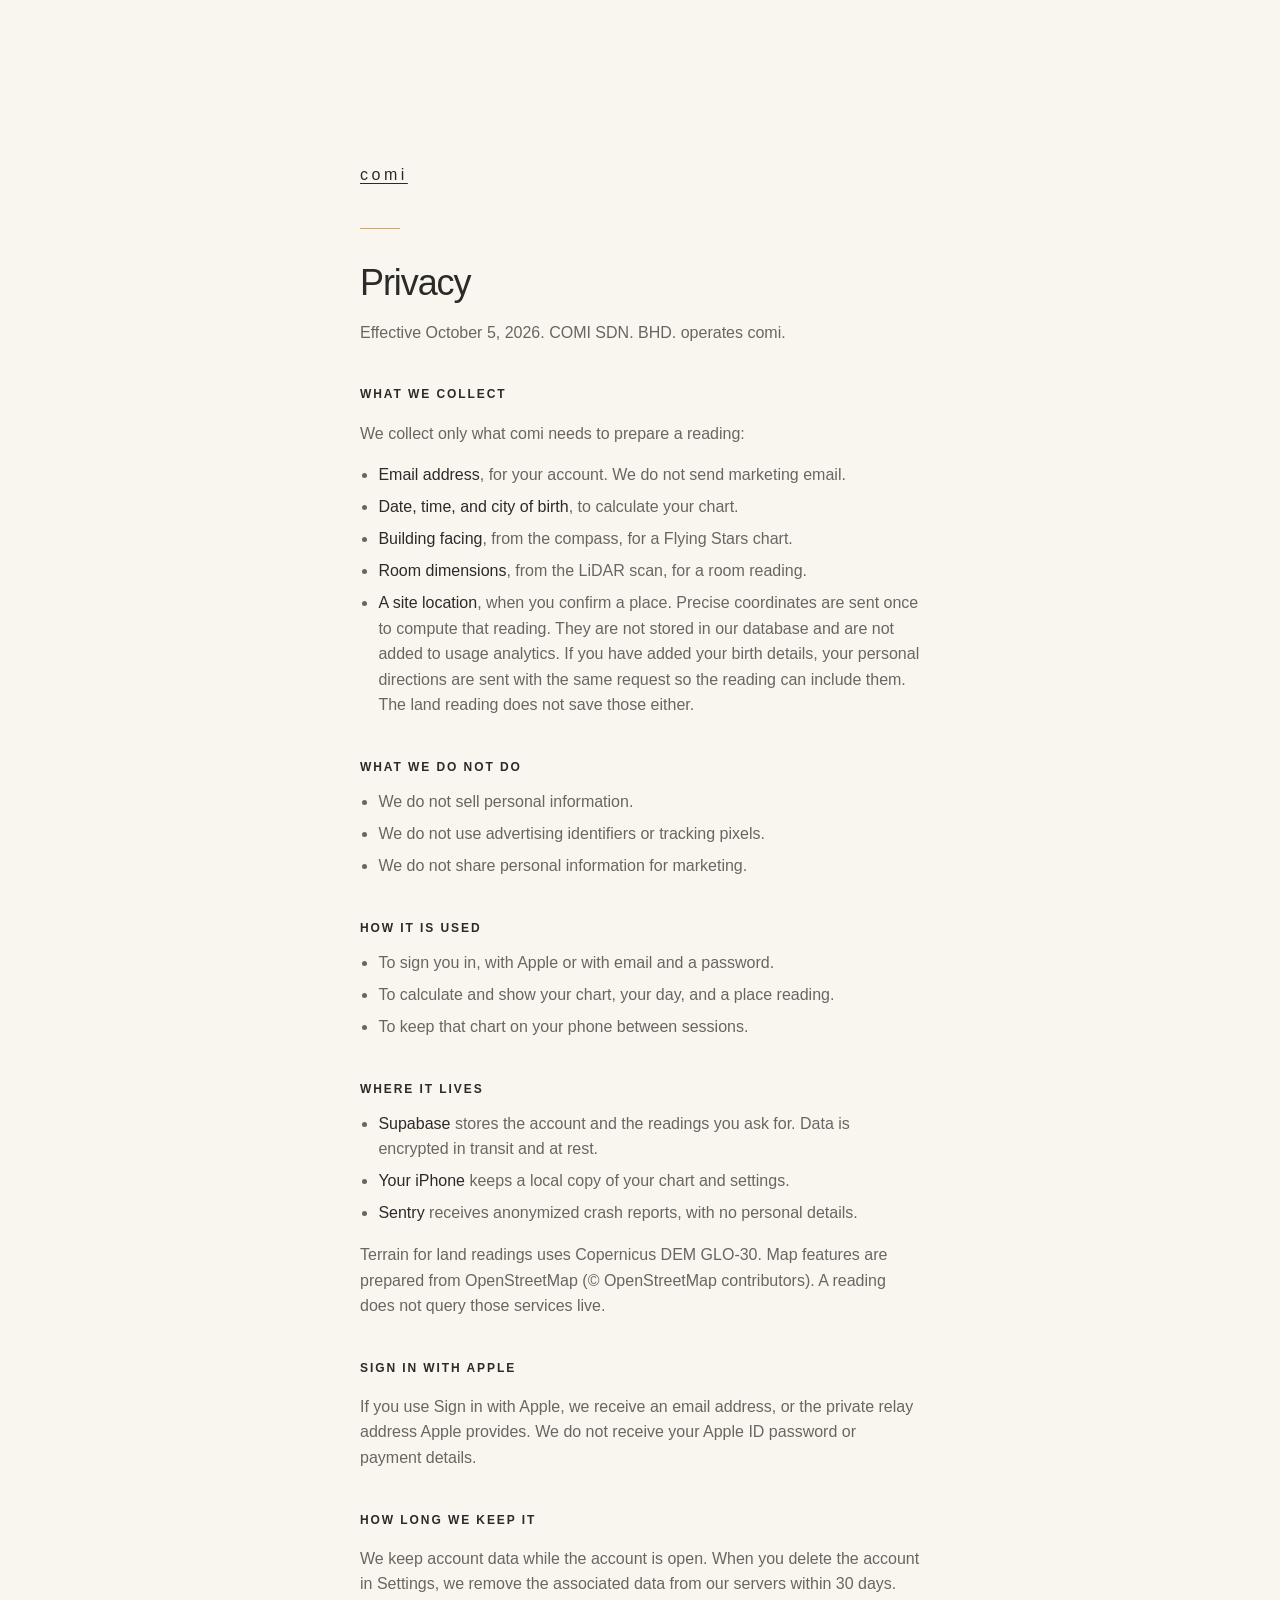
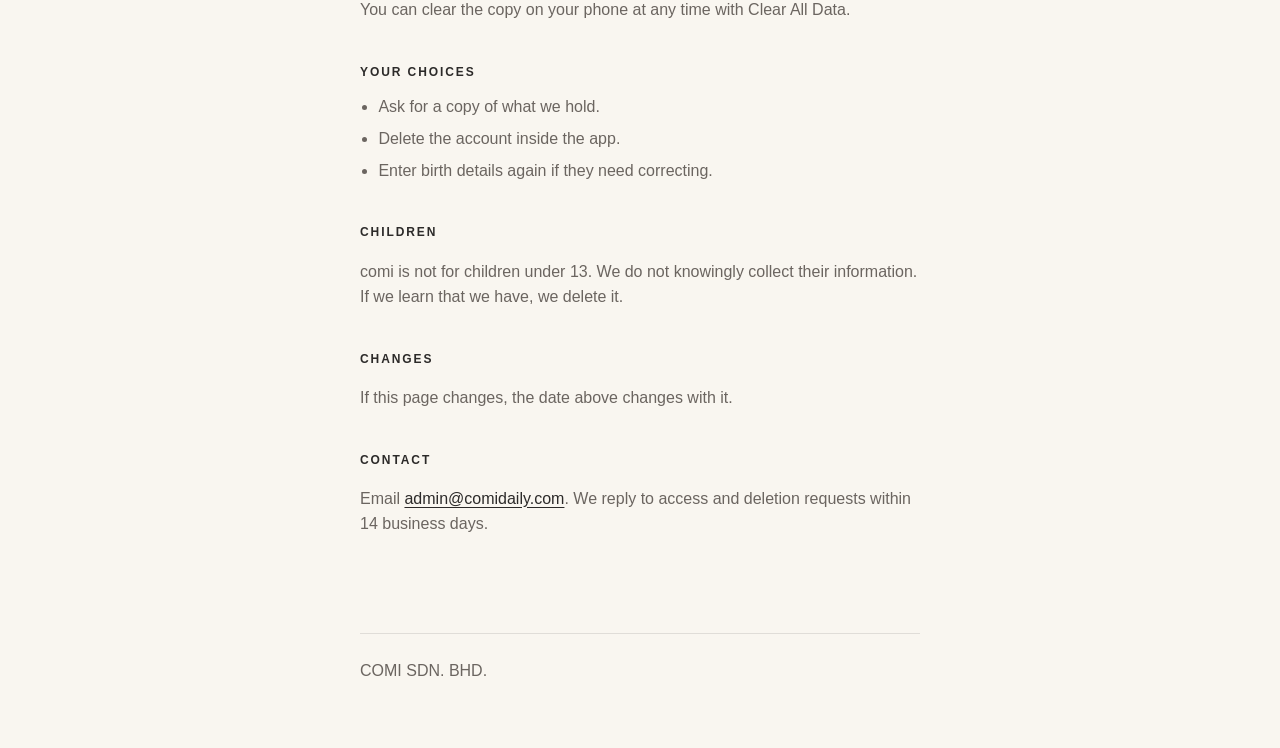
==== privacy.html @ 2dc888c1 "Publish the comi site for comidaily.com. Co-authored-by: Cursor <cursoragent@cursor.com>" ====
<!DOCTYPE html>
<html lang="en">
<head>
  <meta charset="utf-8">
  <meta name="viewport" content="width=device-width, initial-scale=1">
  <title>Privacy — comi</title>
  <meta name="description" content="How COMI SDN. BHD. handles personal information in comi.">
  <link rel="stylesheet" href="styles.css">
</head>
<body>
  <main class="wrap policy">
    <p class="mark"><a href="index.html">comi</a></p>
    <hr class="rule">
    <h1>Privacy</h1>
    <p class="dated">Effective October 5, 2026. COMI SDN. BHD. operates comi.</p>

    <h2>What we collect</h2>
    <p>We collect only what comi needs to prepare a reading:</p>
    <ul>
      <li><strong>Email address</strong>, for your account. We do not send marketing email.</li>
      <li><strong>Date, time, and city of birth</strong>, to calculate your chart.</li>
      <li><strong>Building facing</strong>, from the compass, for a Flying Stars chart.</li>
      <li><strong>Room dimensions</strong>, from the LiDAR scan, for a room reading.</li>
      <li><strong>A site location</strong>, when you confirm a place. Precise coordinates are sent once to compute that reading. They are not stored in our database and are not added to usage analytics. If you have added your birth details, your personal directions are sent with the same request so the reading can include them. The land reading does not save those either.</li>
    </ul>

    <h2>What we do not do</h2>
    <ul>
      <li>We do not sell personal information.</li>
      <li>We do not use advertising identifiers or tracking pixels.</li>
      <li>We do not share personal information for marketing.</li>
    </ul>

    <h2>How it is used</h2>
    <ul>
      <li>To sign you in, with Apple or with email and a password.</li>
      <li>To calculate and show your chart, your day, and a place reading.</li>
      <li>To keep that chart on your phone between sessions.</li>
    </ul>

    <h2>Where it lives</h2>
    <ul>
      <li><strong>Supabase</strong> stores the account and the readings you ask for. Data is encrypted in transit and at rest.</li>
      <li><strong>Your iPhone</strong> keeps a local copy of your chart and settings.</li>
      <li><strong>Sentry</strong> receives anonymized crash reports, with no personal details.</li>
    </ul>
    <p>Terrain for land readings uses Copernicus DEM GLO-30. Map features are prepared from OpenStreetMap (© OpenStreetMap contributors). A reading does not query those services live.</p>

    <h2>Sign in with Apple</h2>
    <p>If you use Sign in with Apple, we receive an email address, or the private relay address Apple provides. We do not receive your Apple ID password or payment details.</p>

    <h2>How long we keep it</h2>
    <p>We keep account data while the account is open. When you delete the account in Settings, we remove the associated data from our servers within 30 days. You can clear the copy on your phone at any time with Clear All Data.</p>

    <h2>Your choices</h2>
    <ul>
      <li>Ask for a copy of what we hold.</li>
      <li>Delete the account inside the app.</li>
      <li>Enter birth details again if they need correcting.</li>
    </ul>

    <h2>Children</h2>
    <p>comi is not for children under 13. We do not knowingly collect their information. If we learn that we have, we delete it.</p>

    <h2>Changes</h2>
    <p>If this page changes, the date above changes with it.</p>

    <h2>Contact</h2>
    <p>Email <a href="mailto:admin@comidaily.com">admin@comidaily.com</a>. We reply to access and deletion requests within 14 business days.</p>

    <footer>
      <p>COMI SDN. BHD.</p>
    </footer>
  </main>
</body>
</html>
---- styles.css ----
:root {
  --bg: #f9f6f0;
  --ink: #2c2a29;
  --muted: #6b6560;
  --gold: #dda74f;
  --line: rgba(44, 42, 41, 0.12);
}

* {
  box-sizing: border-box;
}

html {
  background: var(--bg);
}

body {
  margin: 0;
  min-height: 100vh;
  background: var(--bg);
  color: var(--ink);
  font-family: "Avenir Next", "Segoe UI", Helvetica, Arial, sans-serif;
  font-weight: 400;
  line-height: 1.6;
  -webkit-font-smoothing: antialiased;
}

a {
  color: var(--ink);
  text-underline-offset: 0.2em;
}

a:hover {
  color: #8a6a2f;
}

.wrap {
  max-width: 38rem;
  margin: 0 auto;
  padding: 18vh 1.5rem 4rem;
}

.mark {
  margin: 0 0 2.5rem;
  font-size: 0.95rem;
  font-weight: 500;
  letter-spacing: 0.22em;
}

.rule {
  width: 2.5rem;
  height: 1px;
  margin: 0 0 2rem;
  background: var(--gold);
  border: 0;
}

h1 {
  margin: 0 0 1.5rem;
  font-size: clamp(2rem, 5vw, 2.75rem);
  font-weight: 400;
  letter-spacing: -0.03em;
  line-height: 1.2;
}

.lede,
.contact {
  margin: 0 0 1rem;
  color: var(--muted);
  font-size: 1.05rem;
}

nav {
  margin-top: 3rem;
}

nav a {
  font-size: 0.95rem;
}

footer {
  margin-top: 6rem;
  padding-top: 1.5rem;
  border-top: 1px solid var(--line);
  color: var(--muted);
  font-size: 0.85rem;
}

footer p {
  margin: 0;
}

.policy h1 {
  font-size: clamp(1.75rem, 4vw, 2.25rem);
}

.policy h2 {
  margin: 2.5rem 0 0.75rem;
  font-size: 0.75rem;
  font-weight: 600;
  letter-spacing: 0.16em;
  text-transform: uppercase;
}

.policy p,
.policy li {
  color: var(--muted);
  font-size: 1rem;
}

.policy ul {
  margin: 0;
  padding-left: 1.15rem;
}

.policy li + li {
  margin-top: 0.4rem;
}

.policy strong {
  color: var(--ink);
  font-weight: 500;
}

.dated {
  margin: -0.5rem 0 0;
  color: var(--muted);
  font-size: 0.9rem;
}
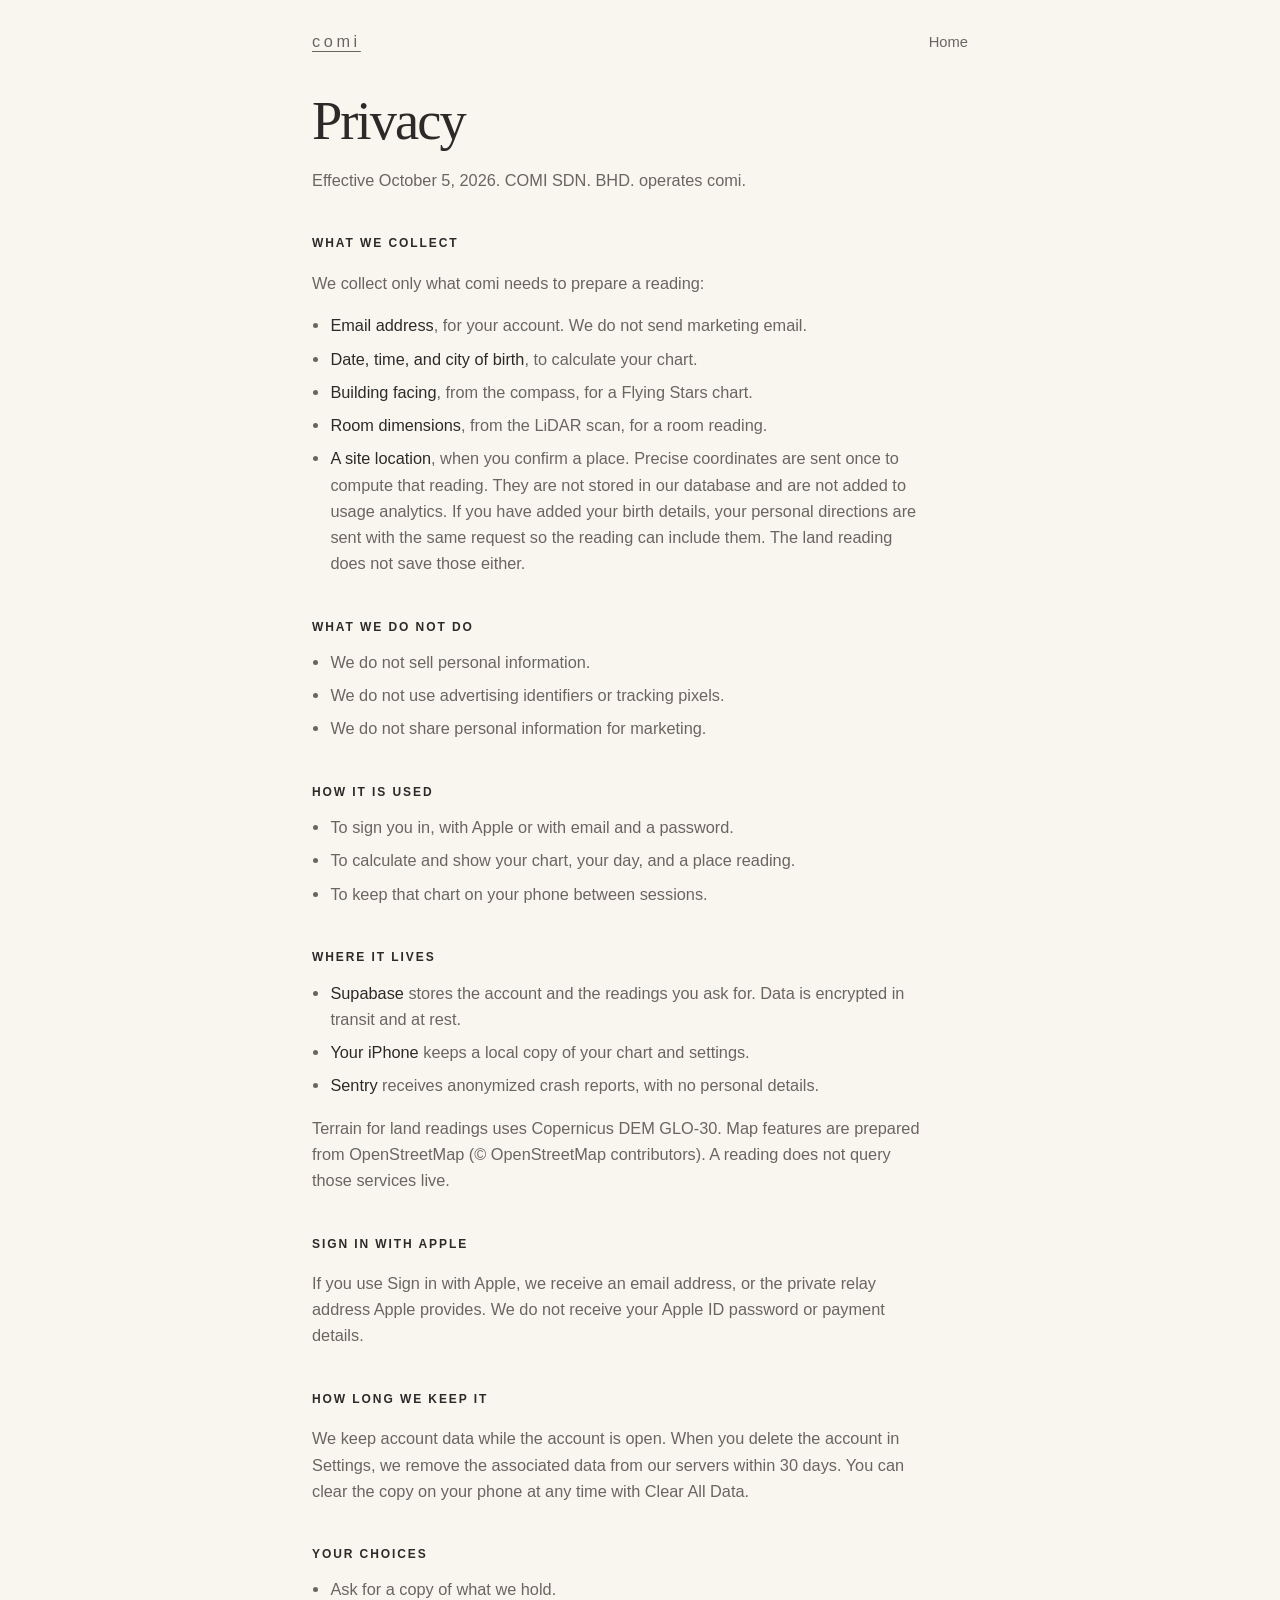
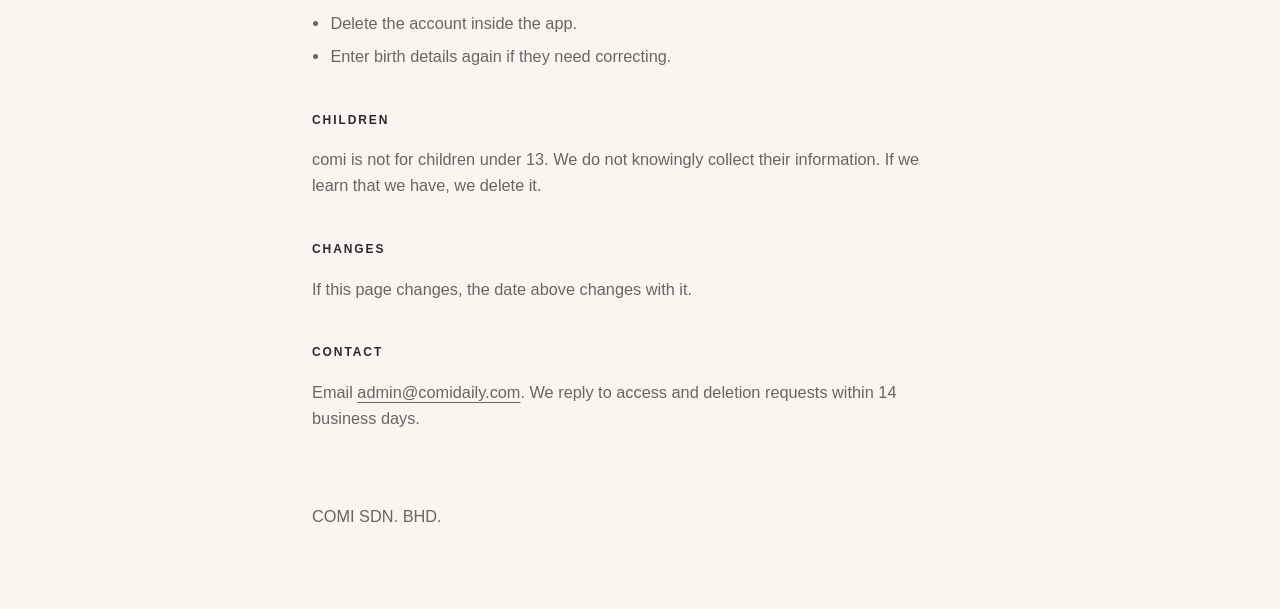
==== commit 733c961d: "Explain comi as a morning reading for place, person, and day. Co-authored-by: Cursor <cursoragent@cu" ====
--- a/privacy.html
+++ b/privacy.html
@@ -8,9 +8,12 @@
   <link rel="stylesheet" href="styles.css">
 </head>
 <body>
-  <main class="wrap policy">
-    <p class="mark"><a href="index.html">comi</a></p>
-    <hr class="rule">
+  <div class="frame policy">
+    <header class="top">
+      <p class="mark"><a href="index.html">comi</a></p>
+      <a class="quiet" href="index.html">Home</a>
+    </header>
+    <main class="wrap-copy">
     <h1>Privacy</h1>
     <p class="dated">Effective October 5, 2026. COMI SDN. BHD. operates comi.</p>
 
@@ -68,9 +71,10 @@
     <h2>Contact</h2>
     <p>Email <a href="mailto:admin@comidaily.com">admin@comidaily.com</a>. We reply to access and deletion requests within 14 business days.</p>
 
+    </main>
     <footer>
       <p>COMI SDN. BHD.</p>
     </footer>
-  </main>
+  </div>
 </body>
 </html>
--- a/styles.css
+++ b/styles.css
@@ -2,8 +2,8 @@
   --bg: #f9f6f0;
   --ink: #2c2a29;
   --muted: #6b6560;
-  --gold: #dda74f;
-  --line: rgba(44, 42, 41, 0.12);
+  --gold: #b8893a;
+  --line: rgba(44, 42, 41, 0.14);
 }
 
 * {
@@ -26,62 +26,132 @@
 }
 
 a {
-  color: var(--ink);
-  text-underline-offset: 0.2em;
+  color: inherit;
+  text-underline-offset: 0.22em;
 }
 
 a:hover {
-  color: #8a6a2f;
-}
-
-.wrap {
-  max-width: 38rem;
+  color: #6d5424;
+}
+
+.frame {
+  max-width: 44rem;
   margin: 0 auto;
-  padding: 18vh 1.5rem 4rem;
+  padding: 1.75rem 1.5rem 5rem;
+}
+
+.top {
+  display: flex;
+  align-items: baseline;
+  justify-content: space-between;
+  padding-bottom: 1.25rem;
 }
 
 .mark {
-  margin: 0 0 2.5rem;
+  margin: 0;
   font-size: 0.95rem;
   font-weight: 500;
   letter-spacing: 0.22em;
-}
-
-.rule {
-  width: 2.5rem;
-  height: 1px;
-  margin: 0 0 2rem;
-  background: var(--gold);
-  border: 0;
+  text-decoration: none;
+}
+
+.top a.quiet {
+  color: var(--muted);
+  font-size: 0.92rem;
+  text-decoration: none;
+}
+
+.top a.quiet:hover {
+  color: var(--ink);
+}
+
+.hero {
+  padding: 18vh 0 6rem;
 }
 
 h1 {
-  margin: 0 0 1.5rem;
-  font-size: clamp(2rem, 5vw, 2.75rem);
+  margin: 1.25rem 0 1.5rem;
+  max-width: 12ch;
+  font-family: Palatino, "Iowan Old Style", "Palatino Linotype", Georgia, serif;
+  font-size: clamp(3.1rem, 8vw, 5.25rem);
   font-weight: 400;
-  letter-spacing: -0.03em;
-  line-height: 1.2;
-}
-
-.lede,
-.contact {
-  margin: 0 0 1rem;
+  letter-spacing: -0.035em;
+  line-height: 0.96;
+}
+
+.eyebrow {
+  margin: 0;
+  color: var(--gold);
+  font-size: 0.75rem;
+  font-weight: 600;
+  letter-spacing: 0.18em;
+  text-transform: uppercase;
+}
+
+.lede {
+  max-width: 36rem;
+  margin: 0;
+  color: var(--muted);
+  font-size: 1.2rem;
+  line-height: 1.55;
+}
+
+.aims {
+  margin: 0;
+  padding: 0;
+  list-style: none;
+  border-top: 1px solid var(--line);
+}
+
+.aims li {
+  display: grid;
+  grid-template-columns: 3.5rem 1fr;
+  gap: 0.5rem 1.25rem;
+  padding: 2.75rem 0;
+  border-bottom: 1px solid var(--line);
+}
+
+.num {
+  margin: 0.35rem 0 0;
+  color: var(--gold);
+  font-size: 0.8rem;
+  font-weight: 600;
+  letter-spacing: 0.14em;
+}
+
+.aims h2 {
+  margin: 0 0 0.65rem;
+  font-family: Palatino, "Iowan Old Style", "Palatino Linotype", Georgia, serif;
+  font-size: 1.85rem;
+  font-weight: 400;
+  letter-spacing: -0.02em;
+}
+
+.aims p {
+  margin: 0;
+  max-width: 38rem;
   color: var(--muted);
   font-size: 1.05rem;
 }
 
-nav {
-  margin-top: 3rem;
-}
-
-nav a {
-  font-size: 0.95rem;
+.close {
+  padding-top: 4.5rem;
+}
+
+.close p {
+  margin: 0 0 0.85rem;
+  font-family: Palatino, "Iowan Old Style", "Palatino Linotype", Georgia, serif;
+  font-size: 1.65rem;
+  line-height: 1.35;
+  letter-spacing: -0.02em;
+}
+
+.mail {
+  color: var(--ink);
 }
 
 footer {
-  margin-top: 6rem;
-  padding-top: 1.5rem;
-  border-top: 1px solid var(--line);
+  margin-top: 4.5rem;
   color: var(--muted);
   font-size: 0.85rem;
 }
@@ -90,12 +160,30 @@
   margin: 0;
 }
 
+@media (max-width: 640px) {
+  .hero {
+    padding: 12vh 0 4rem;
+  }
+
+  .aims li {
+    grid-template-columns: 1fr;
+    gap: 0.35rem;
+  }
+}
+
 .policy h1 {
-  font-size: clamp(1.75rem, 4vw, 2.25rem);
+  max-width: none;
+  font-size: clamp(2.4rem, 6vw, 3.4rem);
+}
+
+.policy .dated {
+  margin: -0.25rem 0 0;
+  color: var(--muted);
 }
 
 .policy h2 {
-  margin: 2.5rem 0 0.75rem;
+  margin: 2.6rem 0 0.75rem;
+  font-family: "Avenir Next", "Segoe UI", Helvetica, Arial, sans-serif;
   font-size: 0.75rem;
   font-weight: 600;
   letter-spacing: 0.16em;
@@ -105,7 +193,11 @@
 .policy p,
 .policy li {
   color: var(--muted);
-  font-size: 1rem;
+  font-size: 1.02rem;
+}
+
+.policy .wrap-copy {
+  max-width: 38rem;
 }
 
 .policy ul {
@@ -114,16 +206,10 @@
 }
 
 .policy li + li {
-  margin-top: 0.4rem;
+  margin-top: 0.45rem;
 }
 
 .policy strong {
   color: var(--ink);
   font-weight: 500;
 }
-
-.dated {
-  margin: -0.5rem 0 0;
-  color: var(--muted);
-  font-size: 0.9rem;
-}
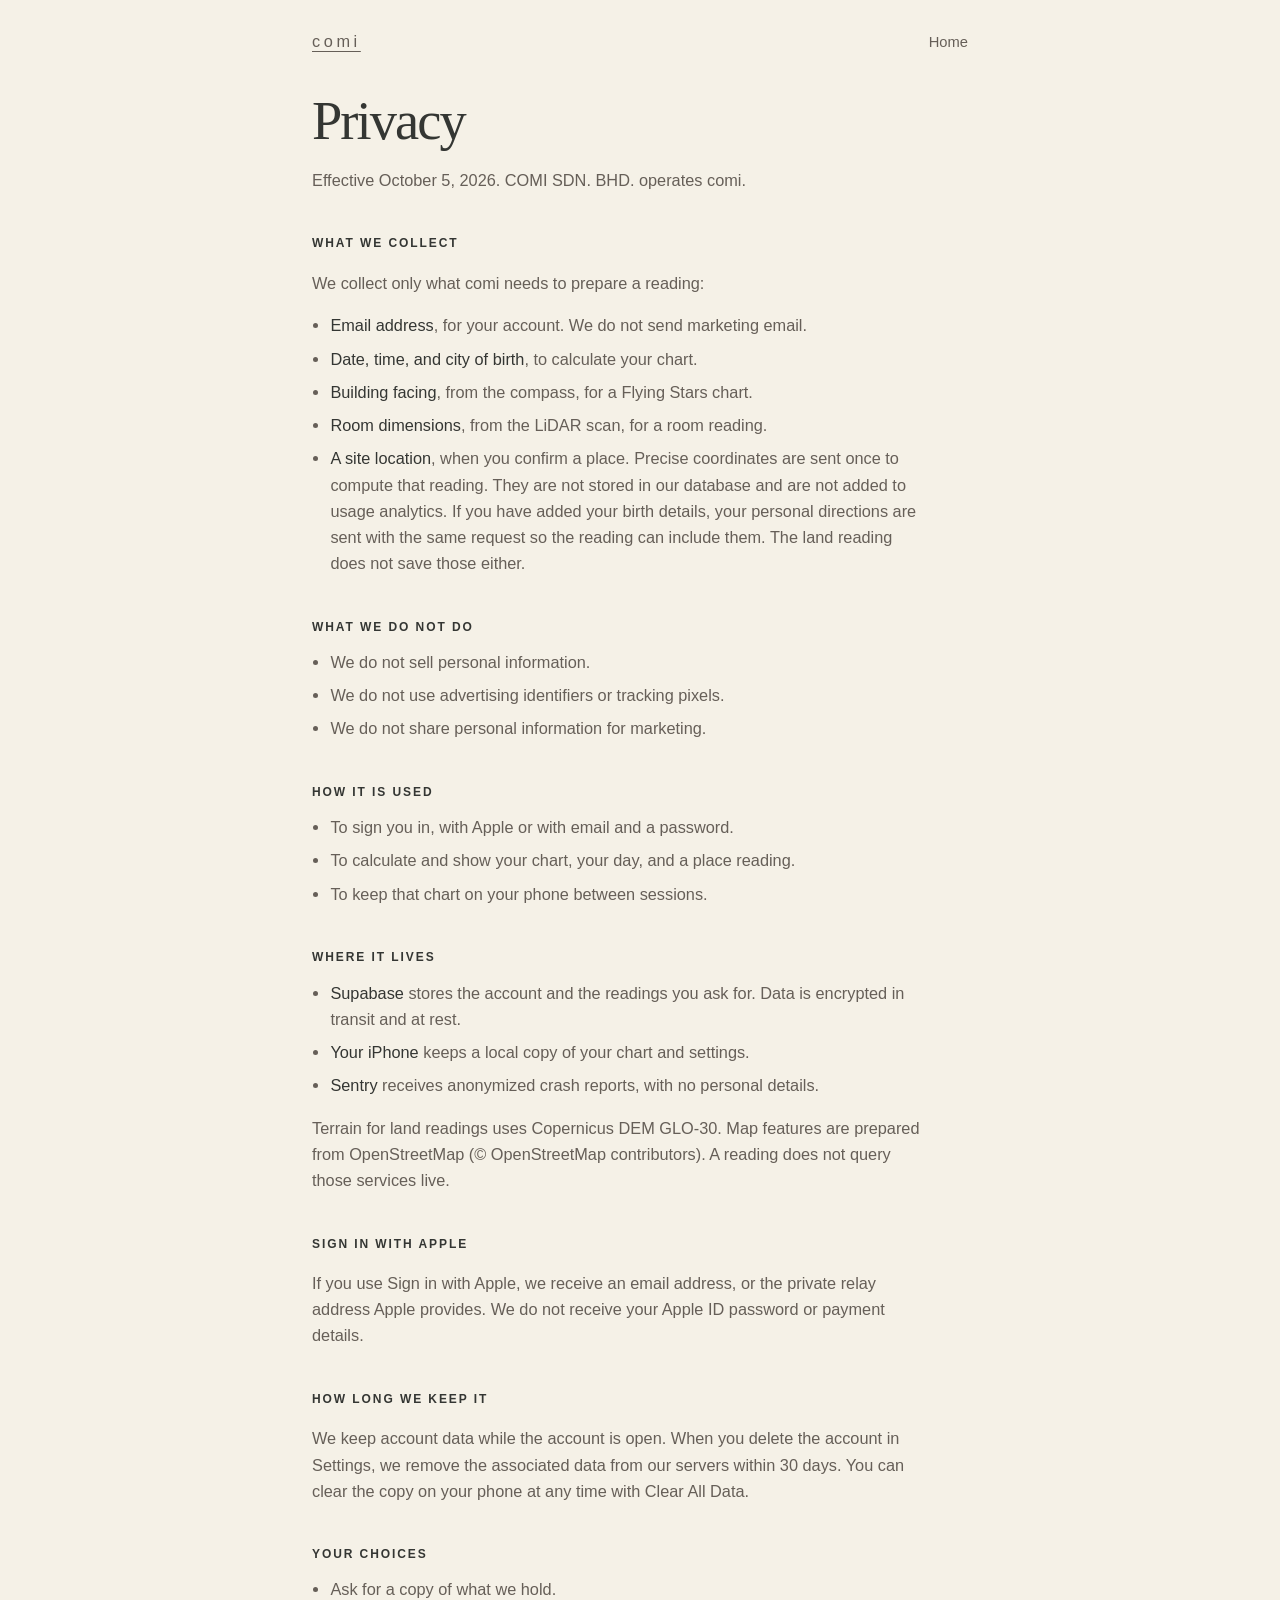
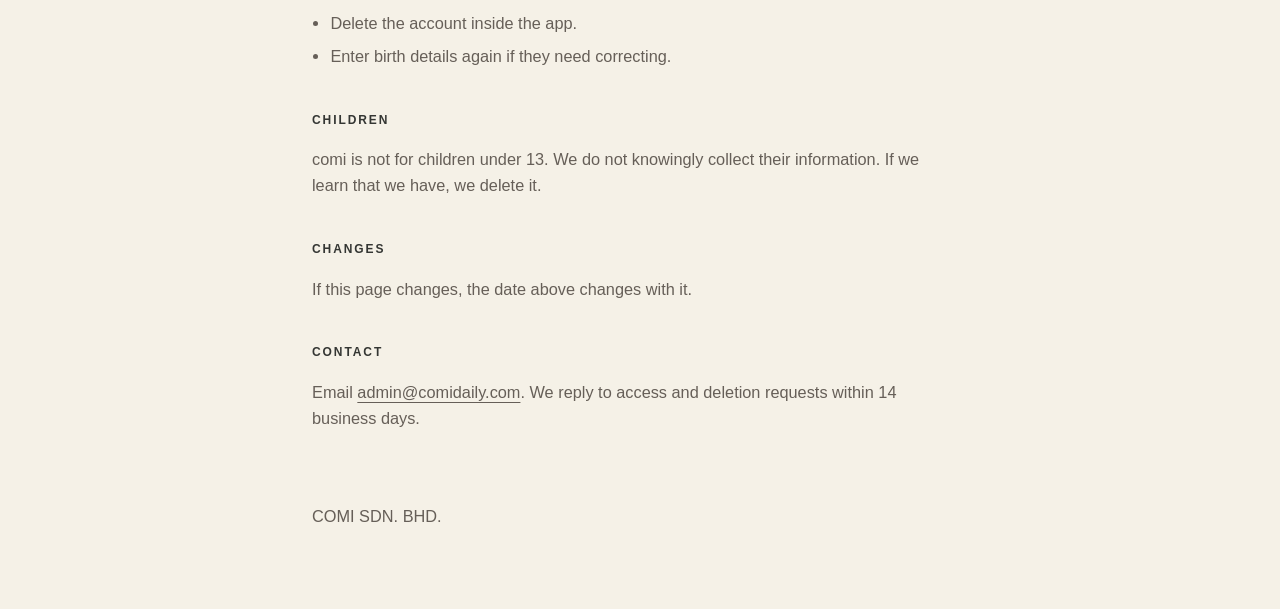
==== commit 2e30aa63: "Publish the branded comi site: share card, tab icons, sitemap, llms.txt Syncs comidaily/ from the co" ====
--- a/privacy.html
+++ b/privacy.html
@@ -4,8 +4,43 @@
   <meta charset="utf-8">
   <meta name="viewport" content="width=device-width, initial-scale=1">
   <title>Privacy — comi</title>
-  <meta name="description" content="How COMI SDN. BHD. handles personal information in comi.">
+  <meta name="description" content="How COMI SDN. BHD. handles personal information in comi. What is collected, what is not, and how to delete an account.">
+  <link rel="canonical" href="https://comidaily.com/privacy.html">
+  <meta name="robots" content="index, follow">
+  <meta name="theme-color" content="#F5F1E7">
+  <meta name="color-scheme" content="light">
+  <link rel="icon" href="/favicon-32.png" type="image/png" sizes="32x32">
+  <link rel="icon" href="/favicon-16.png" type="image/png" sizes="16x16">
+  <link rel="apple-touch-icon" href="/apple-touch-icon.png">
+  <link rel="manifest" href="/site.webmanifest">
+  <meta property="og:site_name" content="comi">
+  <meta property="og:type" content="article">
+  <meta property="og:locale" content="en">
+  <meta property="og:url" content="https://comidaily.com/privacy.html">
+  <meta property="og:title" content="Privacy — comi">
+  <meta property="og:description" content="How COMI SDN. BHD. handles personal information in comi.">
+  <meta property="og:image" content="https://comidaily.com/og.jpg">
+  <meta property="og:image:width" content="1200">
+  <meta property="og:image:height" content="630">
+  <meta property="og:image:alt" content="comi. This place. This person. This day.">
+  <meta name="twitter:card" content="summary_large_image">
+  <meta name="twitter:title" content="Privacy — comi">
+  <meta name="twitter:description" content="How COMI SDN. BHD. handles personal information in comi.">
+  <meta name="twitter:image" content="https://comidaily.com/og.jpg">
   <link rel="stylesheet" href="styles.css">
+  <script type="application/ld+json">
+  {
+    "@context": "https://schema.org",
+    "@type": "WebPage",
+    "name": "Privacy — comi",
+    "url": "https://comidaily.com/privacy.html",
+    "description": "How COMI SDN. BHD. handles personal information in comi.",
+    "isPartOf": { "@id": "https://comidaily.com/#website" },
+    "about": { "@id": "https://comidaily.com/#organization" },
+    "inLanguage": "en",
+    "dateModified": "2026-10-05"
+  }
+  </script>
 </head>
 <body>
   <div class="frame policy">
--- a/styles.css
+++ b/styles.css
@@ -1,9 +1,9 @@
 :root {
-  --bg: #f9f6f0;
-  --ink: #2c2a29;
-  --muted: #6b6560;
-  --gold: #b8893a;
-  --line: rgba(44, 42, 41, 0.14);
+  --bg: #f5f1e7;
+  --ink: #343633;
+  --muted: #665f58;
+  --wine: #761725;
+  --line: #d2c7bb;
 }
 
 * {
@@ -31,7 +31,7 @@
 }
 
 a:hover {
-  color: #6d5424;
+  color: var(--wine);
 }
 
 .frame {
@@ -81,7 +81,7 @@
 
 .eyebrow {
   margin: 0;
-  color: var(--gold);
+  color: var(--wine);
   font-size: 0.75rem;
   font-weight: 600;
   letter-spacing: 0.18em;
@@ -113,7 +113,7 @@
 
 .num {
   margin: 0.35rem 0 0;
-  color: var(--gold);
+  color: var(--wine);
   font-size: 0.8rem;
   font-weight: 600;
   letter-spacing: 0.14em;
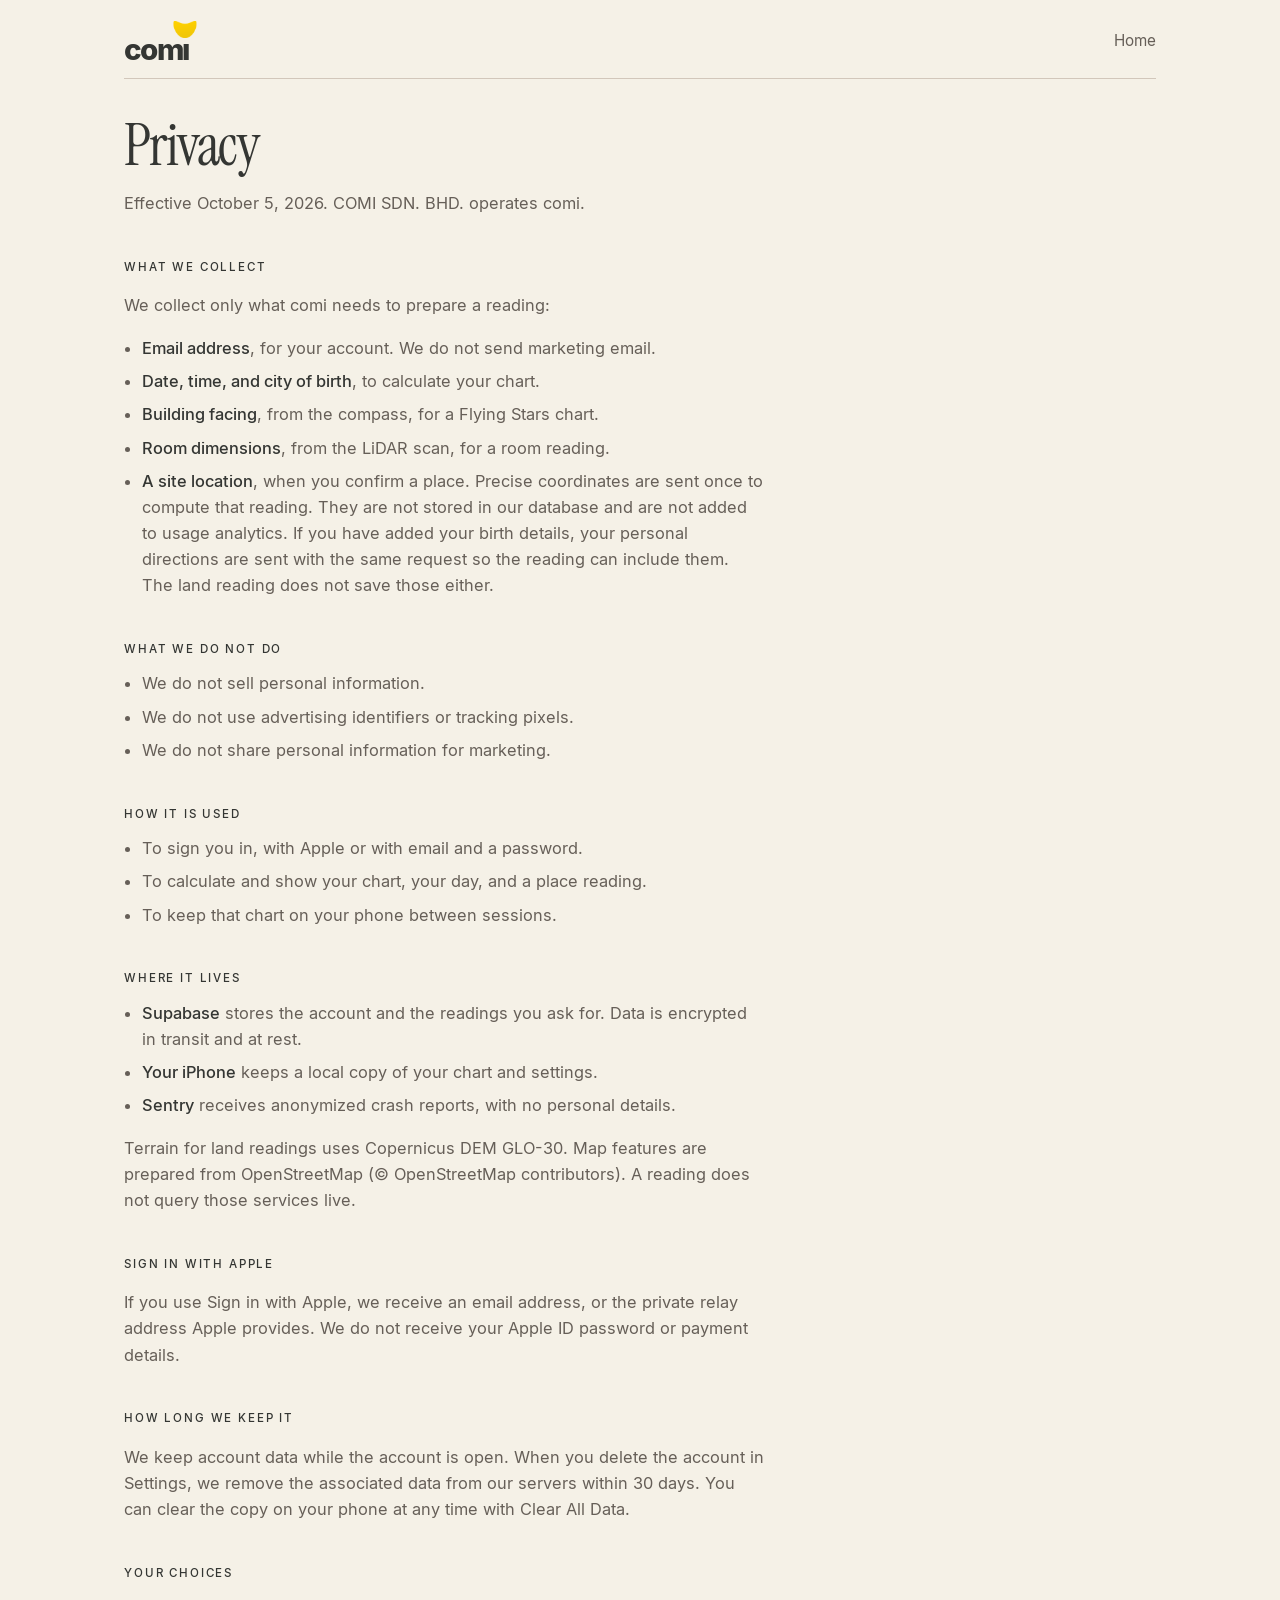
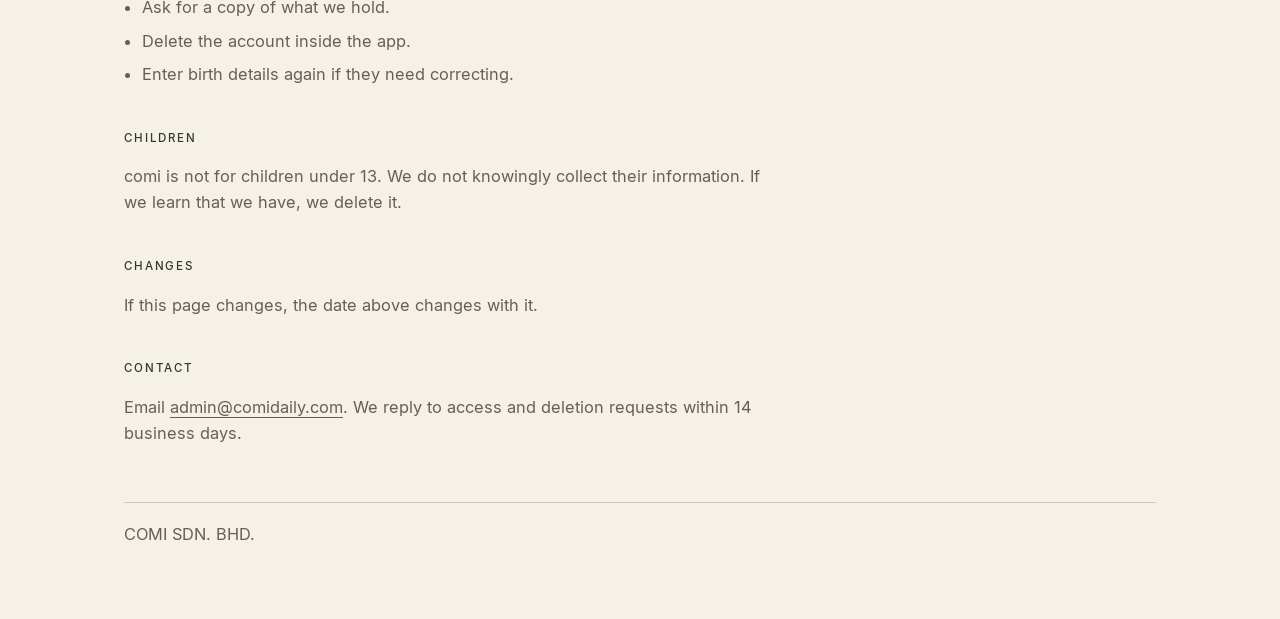
==== commit df9538b1: "Publish the landing with the ingot and a sample morning Syncs comidaily/ from comi PR #7 (cursor/com" ====
--- a/privacy.html
+++ b/privacy.html
@@ -45,8 +45,8 @@
 <body>
   <div class="frame policy">
     <header class="top">
-      <p class="mark"><a href="index.html">comi</a></p>
-      <a class="quiet" href="index.html">Home</a>
+      <a class="wordmark" href="/" aria-label="comi">com<span class="stem">ı<img src="ingot.png" alt=""></span></a>
+      <a class="quiet" href="/">Home</a>
     </header>
     <main class="wrap-copy">
     <h1>Privacy</h1>
--- a/styles.css
+++ b/styles.css
@@ -1,9 +1,55 @@
+@font-face {
+  font-family: "Inter";
+  src: url("fonts/Inter-Regular.woff2") format("woff2");
+  font-weight: 400;
+  font-style: normal;
+  font-display: swap;
+}
+
+@font-face {
+  font-family: "Inter";
+  src: url("fonts/Inter-Medium.woff2") format("woff2");
+  font-weight: 500;
+  font-style: normal;
+  font-display: swap;
+}
+
+@font-face {
+  font-family: "Inter";
+  src: url("fonts/Inter-ExtraBold.woff2") format("woff2");
+  font-weight: 800;
+  font-style: normal;
+  font-display: swap;
+}
+
+@font-face {
+  font-family: "Instrument Serif";
+  src: url("fonts/InstrumentSerif-Regular.woff2") format("woff2");
+  font-weight: 400;
+  font-style: normal;
+  font-display: swap;
+}
+
+@font-face {
+  font-family: "Instrument Serif";
+  src: url("fonts/InstrumentSerif-Italic.woff2") format("woff2");
+  font-weight: 400;
+  font-style: italic;
+  font-display: swap;
+}
+
 :root {
   --bg: #f5f1e7;
+  --surface: #fbf8f2;
   --ink: #343633;
   --muted: #665f58;
   --wine: #761725;
+  --sky: #b5cfe1;
+  --ingot: #fa9208;
+  --sand: #e7d9ce;
   --line: #d2c7bb;
+  --serif: "Instrument Serif", Palatino, "Iowan Old Style", Georgia, serif;
+  --sans: "Inter", "Avenir Next", "Segoe UI", Helvetica, Arial, sans-serif;
 }
 
 * {
@@ -19,7 +65,7 @@
   min-height: 100vh;
   background: var(--bg);
   color: var(--ink);
-  font-family: "Avenir Next", "Segoe UI", Helvetica, Arial, sans-serif;
+  font-family: var(--sans);
   font-weight: 400;
   line-height: 1.6;
   -webkit-font-smoothing: antialiased;
@@ -34,158 +80,332 @@
   color: var(--wine);
 }
 
+a:focus-visible,
+.wordmark:focus-visible {
+  outline: 2px solid var(--wine);
+  outline-offset: 4px;
+}
+
 .frame {
-  max-width: 44rem;
+  max-width: 68rem;
   margin: 0 auto;
-  padding: 1.75rem 1.5rem 5rem;
+  padding: 1.35rem 1.75rem 4.5rem;
 }
 
 .top {
+  display: flex;
+  align-items: center;
+  justify-content: space-between;
+  padding-bottom: 1rem;
+  border-bottom: 1px solid var(--line);
+}
+
+.wordmark {
+  display: inline-flex;
+  align-items: flex-end;
+  padding-top: 0.55em;
+  color: var(--ink);
+  font-family: var(--sans);
+  font-size: 1.85rem;
+  font-weight: 800;
+  letter-spacing: -0.055em;
+  line-height: 0.8;
+  text-decoration: none;
+}
+
+.wordmark:hover {
+  color: var(--ink);
+}
+
+.stem {
+  position: relative;
+  display: inline-block;
+}
+
+.stem img {
+  position: absolute;
+  left: 46%;
+  bottom: 0.78em;
+  width: 0.78em;
+  height: auto;
+  transform: translateX(-50%);
+  pointer-events: none;
+}
+
+.top a.quiet {
+  color: var(--muted);
+  font-size: 0.95rem;
+  text-decoration: none;
+}
+
+.top a.quiet:hover {
+  color: var(--wine);
+}
+
+.hero {
+  display: grid;
+  grid-template-columns: minmax(0, 1.2fr) minmax(16rem, 0.8fr);
+  gap: 3.5rem;
+  align-items: end;
+  padding: 4.25rem 0 3.5rem;
+}
+
+.eyebrow,
+.specimen-label {
+  margin: 0;
+  color: var(--wine);
+  font-size: 0.72rem;
+  font-weight: 500;
+  letter-spacing: 0.18em;
+  text-transform: uppercase;
+}
+
+h1 {
+  margin: 0.85rem 0 1.15rem;
+  font-family: var(--serif);
+  font-size: clamp(3.3rem, 6.2vw, 5.5rem);
+  font-weight: 400;
+  letter-spacing: -0.03em;
+  line-height: 0.92;
+}
+
+.lede {
+  max-width: 34rem;
+  margin: 0;
+  color: var(--muted);
+  font-size: 1.12rem;
+  line-height: 1.55;
+}
+
+.specimen {
+  background: var(--surface);
+  border: 1px solid var(--line);
+  border-radius: 2px;
+  padding: 1.35rem 1.35rem 1.15rem;
+}
+
+.ring {
+  width: 168px;
+  height: 168px;
+  margin: 1rem auto 1.15rem;
+  border-radius: 50%;
+  background: conic-gradient(from 0deg, var(--wine) 0 85%, var(--sky) 85% 100%);
+  display: grid;
+  place-items: center;
+}
+
+.ring-hole {
+  width: 128px;
+  height: 128px;
+  border-radius: 50%;
+  background: var(--surface);
+  display: flex;
+  flex-direction: column;
+  align-items: center;
+  justify-content: center;
+}
+
+.score {
+  font-family: var(--serif);
+  font-size: 3.6rem;
+  line-height: 0.85;
+  letter-spacing: -0.03em;
+}
+
+.posture {
+  margin-top: 0.28rem;
+  color: var(--wine);
+  font-size: 0.68rem;
+  font-weight: 500;
+  letter-spacing: 0.16em;
+  text-transform: uppercase;
+}
+
+.takeaway {
+  margin: 0;
+  font-family: var(--serif);
+  font-size: 1.55rem;
+  line-height: 1.2;
+  letter-spacing: -0.02em;
+}
+
+.shares {
+  margin: 1rem 0 0.35rem;
+  padding: 0;
+  list-style: none;
+}
+
+.shares li {
   display: flex;
   align-items: baseline;
   justify-content: space-between;
-  padding-bottom: 1.25rem;
-}
-
-.mark {
-  margin: 0;
+  gap: 1rem;
+  padding: 0.55rem 0;
+  border-top: 1px solid var(--line);
   font-size: 0.95rem;
-  font-weight: 500;
-  letter-spacing: 0.22em;
-  text-decoration: none;
-}
-
-.top a.quiet {
-  color: var(--muted);
-  font-size: 0.92rem;
-  text-decoration: none;
-}
-
-.top a.quiet:hover {
-  color: var(--ink);
-}
-
-.hero {
-  padding: 18vh 0 6rem;
-}
-
-h1 {
-  margin: 1.25rem 0 1.5rem;
-  max-width: 12ch;
-  font-family: Palatino, "Iowan Old Style", "Palatino Linotype", Georgia, serif;
-  font-size: clamp(3.1rem, 8vw, 5.25rem);
-  font-weight: 400;
-  letter-spacing: -0.035em;
-  line-height: 0.96;
-}
-
-.eyebrow {
-  margin: 0;
+}
+
+.shares li span:first-child {
+  display: inline-flex;
+  align-items: center;
+  gap: 0.5rem;
+}
+
+.shares li span:last-child {
+  font-variant-numeric: tabular-nums;
+}
+
+.pip {
+  width: 0.55rem;
+  height: 0.55rem;
+  border-radius: 50%;
+  display: inline-block;
+}
+
+.pip.wine { background: var(--wine); }
+.pip.sky { background: var(--sky); }
+
+.specimen-note {
+  margin: 0.35rem 0 0;
+  color: var(--muted);
+  font-size: 0.82rem;
+}
+
+.aims {
+  display: grid;
+  grid-template-columns: repeat(3, minmax(0, 1fr));
+  gap: 2.25rem;
+  margin: 0;
+  padding: 2.75rem 0 3rem;
+  border-top: 1px solid var(--line);
+  border-bottom: 1px solid var(--line);
+}
+
+.num {
+  margin: 0 0 0.85rem;
   color: var(--wine);
-  font-size: 0.75rem;
-  font-weight: 600;
-  letter-spacing: 0.18em;
-  text-transform: uppercase;
-}
-
-.lede {
-  max-width: 36rem;
-  margin: 0;
-  color: var(--muted);
-  font-size: 1.2rem;
+  font-family: var(--serif);
+  font-size: 1.35rem;
+  letter-spacing: 0.04em;
+}
+
+.aims h2 {
+  margin: 0 0 0.55rem;
+  font-family: var(--serif);
+  font-size: 1.85rem;
+  font-weight: 400;
+  letter-spacing: -0.02em;
+}
+
+.aims p {
+  margin: 0;
+  color: var(--muted);
+  font-size: 1rem;
   line-height: 1.55;
 }
 
-.aims {
-  margin: 0;
-  padding: 0;
-  list-style: none;
-  border-top: 1px solid var(--line);
-}
-
-.aims li {
-  display: grid;
-  grid-template-columns: 3.5rem 1fr;
-  gap: 0.5rem 1.25rem;
-  padding: 2.75rem 0;
-  border-bottom: 1px solid var(--line);
-}
-
-.num {
-  margin: 0.35rem 0 0;
-  color: var(--wine);
-  font-size: 0.8rem;
-  font-weight: 600;
-  letter-spacing: 0.14em;
-}
-
-.aims h2 {
-  margin: 0 0 0.65rem;
-  font-family: Palatino, "Iowan Old Style", "Palatino Linotype", Georgia, serif;
-  font-size: 1.85rem;
-  font-weight: 400;
+.close {
+  display: flex;
+  align-items: flex-end;
+  justify-content: space-between;
+  gap: 2rem;
+  padding-top: 3.25rem;
+}
+
+.close p {
+  max-width: 22rem;
+  margin: 0;
+  font-family: var(--serif);
+  font-size: clamp(1.7rem, 3vw, 2.15rem);
+  line-height: 1.2;
   letter-spacing: -0.02em;
 }
 
-.aims p {
-  margin: 0;
-  max-width: 38rem;
-  color: var(--muted);
-  font-size: 1.05rem;
-}
-
-.close {
-  padding-top: 4.5rem;
-}
-
-.close p {
-  margin: 0 0 0.85rem;
-  font-family: Palatino, "Iowan Old Style", "Palatino Linotype", Georgia, serif;
-  font-size: 1.65rem;
-  line-height: 1.35;
-  letter-spacing: -0.02em;
+.close em {
+  font-style: italic;
 }
 
 .mail {
   color: var(--ink);
+  font-size: 1rem;
+  white-space: nowrap;
 }
 
 footer {
-  margin-top: 4.5rem;
-  color: var(--muted);
-  font-size: 0.85rem;
+  display: flex;
+  align-items: center;
+  justify-content: space-between;
+  gap: 1rem;
+  margin-top: 3.5rem;
+  padding-top: 1.1rem;
+  border-top: 1px solid var(--line);
+  color: var(--muted);
+  font-size: 0.82rem;
 }
 
 footer p {
   margin: 0;
 }
 
-@media (max-width: 640px) {
+footer .wordmark {
+  font-size: 1.05rem;
+  padding-top: 0.5em;
+}
+
+@media (max-width: 860px) {
+  .frame {
+    padding: 1.15rem 1.25rem 3.5rem;
+  }
+
   .hero {
-    padding: 12vh 0 4rem;
-  }
-
-  .aims li {
     grid-template-columns: 1fr;
-    gap: 0.35rem;
+    gap: 2.25rem;
+    padding: 2.5rem 0 2.25rem;
+  }
+
+  .aims {
+    grid-template-columns: 1fr;
+    gap: 0;
+  }
+
+  .aims article {
+    padding: 1.6rem 0;
+    border-bottom: 1px solid var(--line);
+  }
+
+  .aims article:last-child {
+    border-bottom: 0;
+    padding-bottom: 0;
+  }
+
+  .aims {
+    border-bottom: 1px solid var(--line);
+    padding-bottom: 1.6rem;
+  }
+
+  .close {
+    flex-direction: column;
+    align-items: flex-start;
+    gap: 1.25rem;
   }
 }
 
 .policy h1 {
-  max-width: none;
-  font-size: clamp(2.4rem, 6vw, 3.4rem);
+  max-width: 16ch;
+  margin-top: 2.5rem;
+  font-size: clamp(2.6rem, 6vw, 3.6rem);
 }
 
 .policy .dated {
-  margin: -0.25rem 0 0;
+  margin: 0.4rem 0 0;
   color: var(--muted);
 }
 
 .policy h2 {
   margin: 2.6rem 0 0.75rem;
-  font-family: "Avenir Next", "Segoe UI", Helvetica, Arial, sans-serif;
-  font-size: 0.75rem;
-  font-weight: 600;
+  font-family: var(--sans);
+  font-size: 0.72rem;
+  font-weight: 500;
   letter-spacing: 0.16em;
   text-transform: uppercase;
 }
@@ -197,7 +417,7 @@
 }
 
 .policy .wrap-copy {
-  max-width: 38rem;
+  max-width: 40rem;
 }
 
 .policy ul {
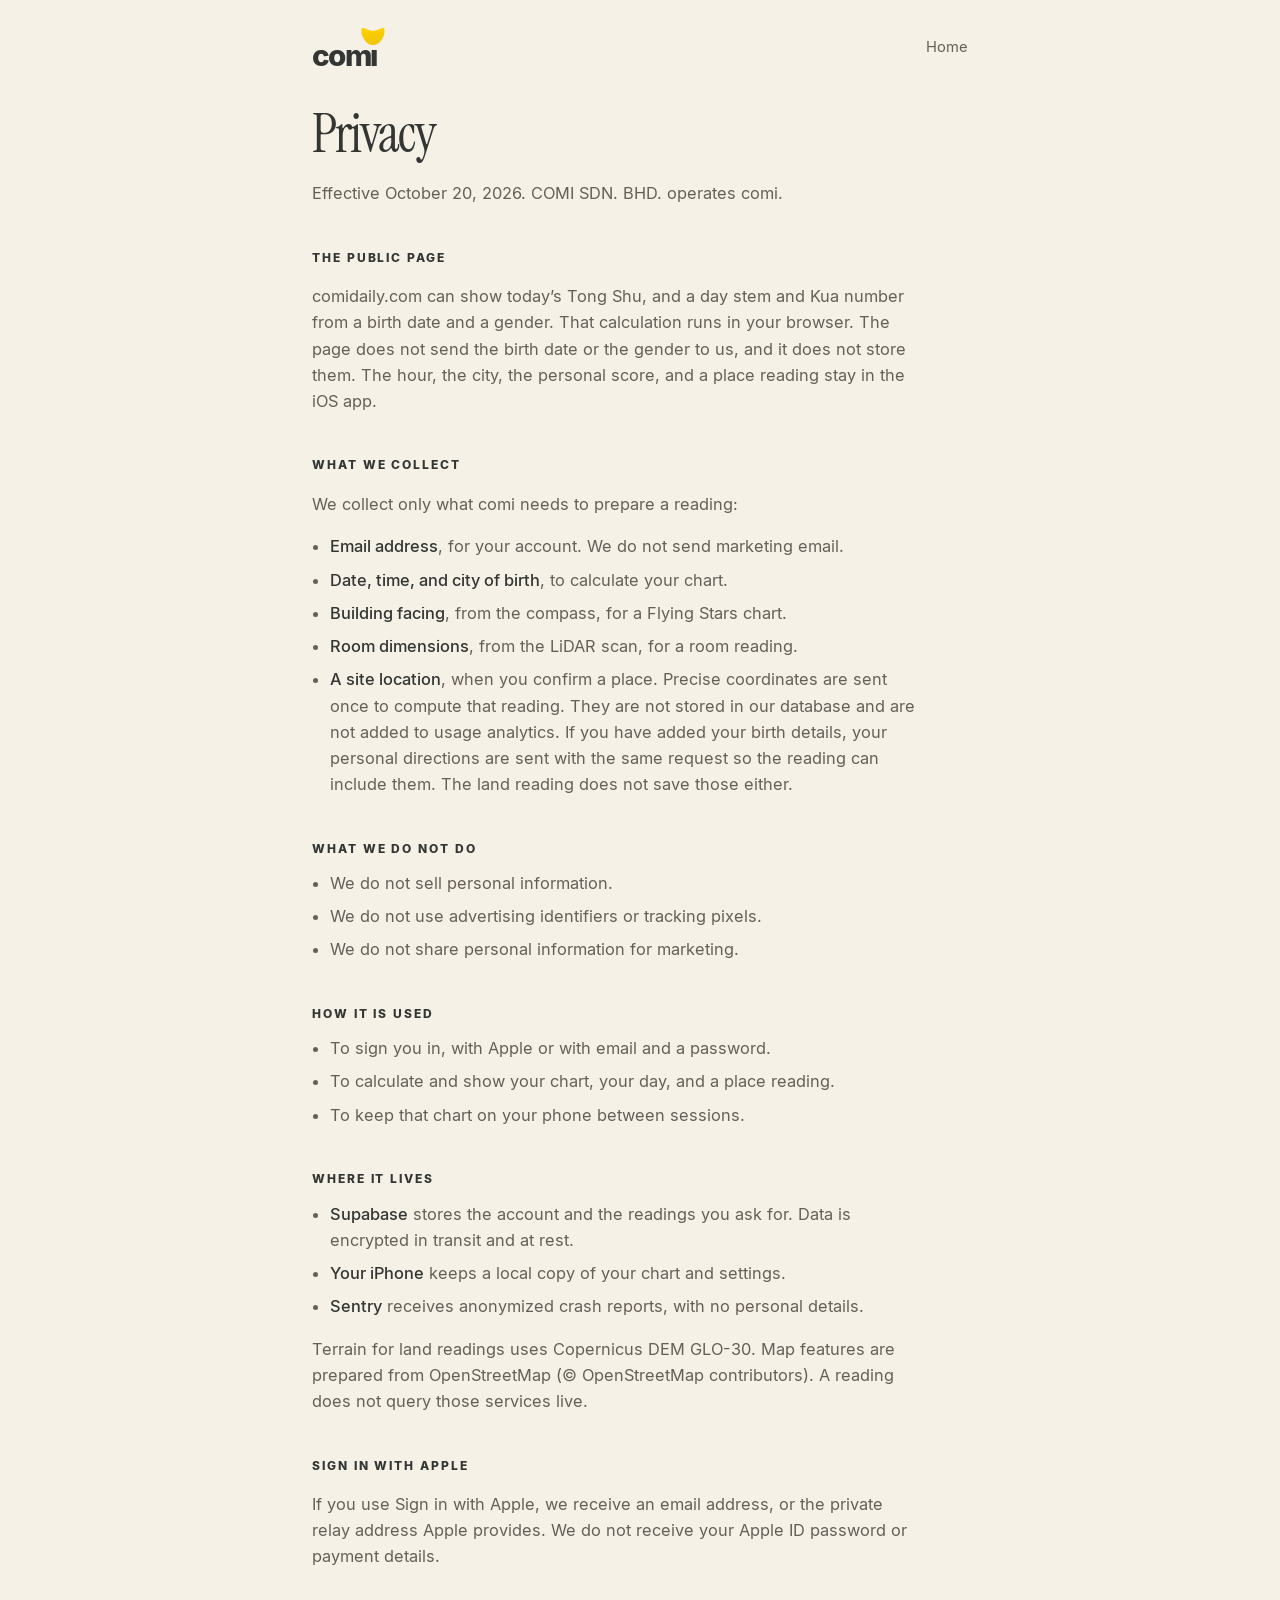
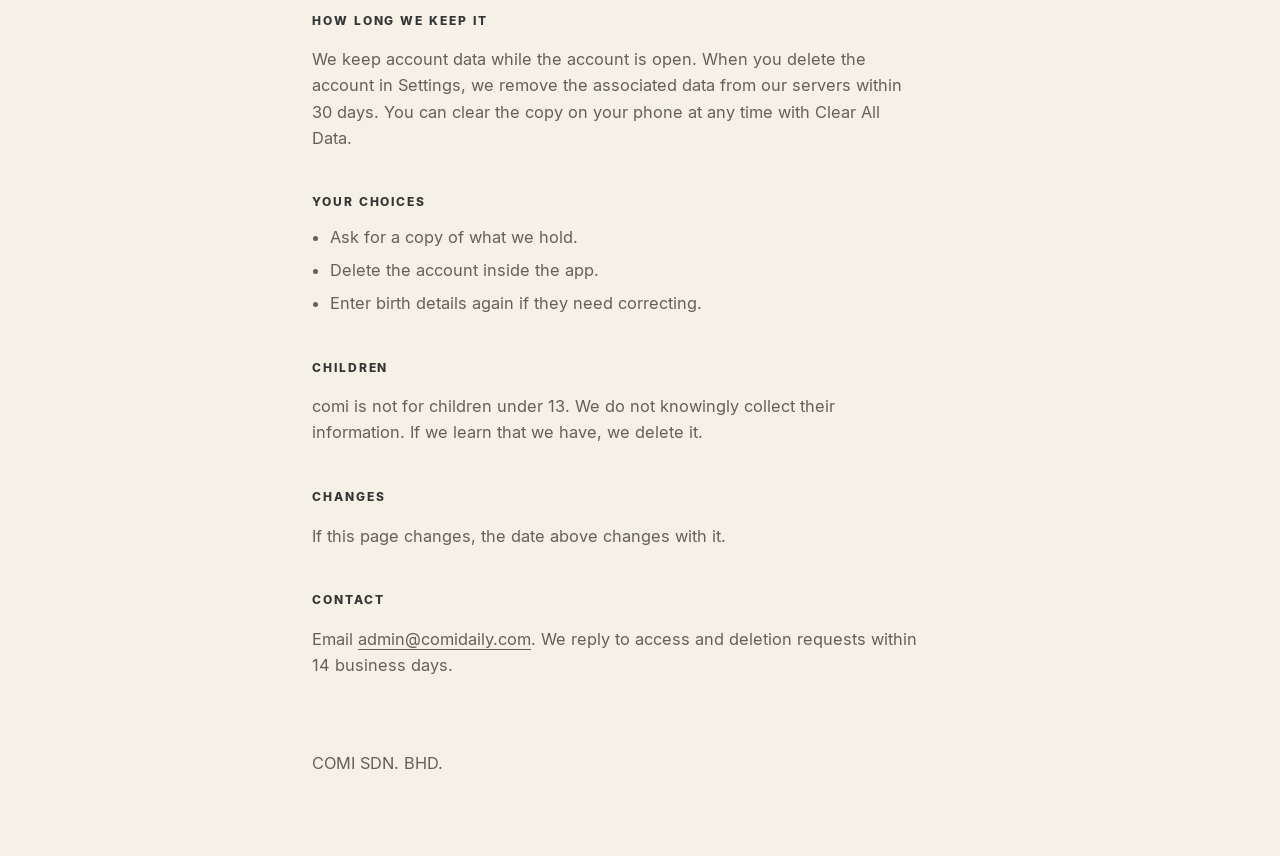
==== commit d56a04cf: "Publish today's Tong Shu on comidaily.com. The public page shows the day pillar, officer, and solar " ====
--- a/privacy.html
+++ b/privacy.html
@@ -4,29 +4,38 @@
   <meta charset="utf-8">
   <meta name="viewport" content="width=device-width, initial-scale=1">
   <title>Privacy — comi</title>
-  <meta name="description" content="How COMI SDN. BHD. handles personal information in comi. What is collected, what is not, and how to delete an account.">
+  <meta name="description" content="How COMI SDN. BHD. handles personal information in comi. The public page calculates a day stem in the browser. The app keeps the chart.">
   <link rel="canonical" href="https://comidaily.com/privacy.html">
-  <meta name="robots" content="index, follow">
+  <link rel="alternate" type="text/plain" href="/llms.txt" title="LLM-readable summary">
+  <meta name="robots" content="index, follow, max-image-preview:large">
+  <meta name="author" content="COMI SDN. BHD.">
   <meta name="theme-color" content="#F5F1E7">
   <meta name="color-scheme" content="light">
+  <meta name="apple-mobile-web-app-title" content="comi">
+  <link rel="icon" href="/favicon.ico" sizes="32x32">
   <link rel="icon" href="/favicon-32.png" type="image/png" sizes="32x32">
   <link rel="icon" href="/favicon-16.png" type="image/png" sizes="16x16">
   <link rel="apple-touch-icon" href="/apple-touch-icon.png">
   <link rel="manifest" href="/site.webmanifest">
   <meta property="og:site_name" content="comi">
   <meta property="og:type" content="article">
-  <meta property="og:locale" content="en">
+  <meta property="og:locale" content="en_MY">
+  <meta property="og:locale:alternate" content="en_SG">
   <meta property="og:url" content="https://comidaily.com/privacy.html">
   <meta property="og:title" content="Privacy — comi">
-  <meta property="og:description" content="How COMI SDN. BHD. handles personal information in comi.">
+  <meta property="og:description" content="How COMI SDN. BHD. handles personal information in comi. The public page does not send a birth date.">
   <meta property="og:image" content="https://comidaily.com/og.jpg">
+  <meta property="og:image:type" content="image/jpeg">
   <meta property="og:image:width" content="1200">
   <meta property="og:image:height" content="630">
-  <meta property="og:image:alt" content="comi. This place. This person. This day.">
+  <meta property="og:image:alt" content="comi, with a gold ingot on the i. This place. This person. This day. A morning reading on warm paper.">
   <meta name="twitter:card" content="summary_large_image">
   <meta name="twitter:title" content="Privacy — comi">
-  <meta name="twitter:description" content="How COMI SDN. BHD. handles personal information in comi.">
+  <meta name="twitter:description" content="How COMI SDN. BHD. handles personal information in comi. The public page does not send a birth date.">
   <meta name="twitter:image" content="https://comidaily.com/og.jpg">
+  <meta name="twitter:image:alt" content="comi, with a gold ingot on the i. This place. This person. This day.">
+  <link rel="preload" href="fonts/Inter-ExtraBold.woff2" as="font" type="font/woff2" crossorigin>
+  <link rel="preload" href="ingot.png" as="image">
   <link rel="stylesheet" href="styles.css">
   <script type="application/ld+json">
   {
@@ -38,19 +47,26 @@
     "isPartOf": { "@id": "https://comidaily.com/#website" },
     "about": { "@id": "https://comidaily.com/#organization" },
     "inLanguage": "en",
-    "dateModified": "2026-10-05"
+    "dateModified": "2026-10-20",
+    "primaryImageOfPage": {
+      "@type": "ImageObject",
+      "url": "https://comidaily.com/og.jpg"
+    }
   }
   </script>
 </head>
 <body>
   <div class="frame policy">
     <header class="top">
-      <a class="wordmark" href="/" aria-label="comi">com<span class="stem">ı<img src="ingot.png" alt=""></span></a>
+      <a class="wordmark" href="/" aria-label="comi">com<span class="stem">ı<img src="ingot.png" width="278" height="207" alt=""></span></a>
       <a class="quiet" href="/">Home</a>
     </header>
     <main class="wrap-copy">
     <h1>Privacy</h1>
-    <p class="dated">Effective October 5, 2026. COMI SDN. BHD. operates comi.</p>
+    <p class="dated">Effective October 20, 2026. COMI SDN. BHD. operates comi.</p>
+
+    <h2>The public page</h2>
+    <p>comidaily.com can show today’s Tong Shu, and a day stem and Kua number from a birth date and a gender. That calculation runs in your browser. The page does not send the birth date or the gender to us, and it does not store them. The hour, the city, the personal score, and a place reading stay in the iOS app.</p>
 
     <h2>What we collect</h2>
     <p>We collect only what comi needs to prepare a reading:</p>
--- a/styles.css
+++ b/styles.css
@@ -40,13 +40,10 @@
 
 :root {
   --bg: #f5f1e7;
-  --surface: #fbf8f2;
   --ink: #343633;
   --muted: #665f58;
   --wine: #761725;
-  --sky: #b5cfe1;
   --ingot: #fa9208;
-  --sand: #e7d9ce;
   --line: #d2c7bb;
   --serif: "Instrument Serif", Palatino, "Iowan Old Style", Georgia, serif;
   --sans: "Inter", "Avenir Next", "Segoe UI", Helvetica, Arial, sans-serif;
@@ -80,24 +77,17 @@
   color: var(--wine);
 }
 
-a:focus-visible,
-.wordmark:focus-visible {
-  outline: 2px solid var(--wine);
-  outline-offset: 4px;
-}
-
 .frame {
-  max-width: 68rem;
+  max-width: 44rem;
   margin: 0 auto;
-  padding: 1.35rem 1.75rem 4.5rem;
+  padding: 1.75rem 1.5rem 5rem;
 }
 
 .top {
   display: flex;
   align-items: center;
   justify-content: space-between;
-  padding-bottom: 1rem;
-  border-bottom: 1px solid var(--line);
+  padding-bottom: 1.25rem;
 }
 
 .wordmark {
@@ -132,165 +122,80 @@
   pointer-events: none;
 }
 
+.mark {
+  margin: 0;
+  font-size: 0.95rem;
+  font-weight: 500;
+  letter-spacing: 0.22em;
+  text-decoration: none;
+}
+
 .top a.quiet {
   color: var(--muted);
-  font-size: 0.95rem;
+  font-size: 0.92rem;
   text-decoration: none;
 }
 
 .top a.quiet:hover {
+  color: var(--ink);
+}
+
+.hero {
+  padding: 18vh 0 6rem;
+}
+
+h1 {
+  margin: 1.25rem 0 1.5rem;
+  max-width: 12ch;
+  font-family: var(--serif);
+  font-size: clamp(3.1rem, 8vw, 5.25rem);
+  font-weight: 400;
+  letter-spacing: -0.035em;
+  line-height: 0.96;
+}
+
+.eyebrow {
+  margin: 0;
   color: var(--wine);
-}
-
-.hero {
-  display: grid;
-  grid-template-columns: minmax(0, 1.2fr) minmax(16rem, 0.8fr);
-  gap: 3.5rem;
-  align-items: end;
-  padding: 4.25rem 0 3.5rem;
-}
-
-.eyebrow,
-.specimen-label {
-  margin: 0;
-  color: var(--wine);
-  font-size: 0.72rem;
-  font-weight: 500;
+  font-size: 0.75rem;
+  font-weight: 600;
   letter-spacing: 0.18em;
   text-transform: uppercase;
 }
 
-h1 {
-  margin: 0.85rem 0 1.15rem;
-  font-family: var(--serif);
-  font-size: clamp(3.3rem, 6.2vw, 5.5rem);
-  font-weight: 400;
-  letter-spacing: -0.03em;
-  line-height: 0.92;
-}
-
 .lede {
-  max-width: 34rem;
-  margin: 0;
-  color: var(--muted);
-  font-size: 1.12rem;
+  max-width: 36rem;
+  margin: 0;
+  color: var(--muted);
+  font-size: 1.2rem;
   line-height: 1.55;
 }
 
-.specimen {
-  background: var(--surface);
-  border: 1px solid var(--line);
-  border-radius: 2px;
-  padding: 1.35rem 1.35rem 1.15rem;
-}
-
-.ring {
-  width: 168px;
-  height: 168px;
-  margin: 1rem auto 1.15rem;
-  border-radius: 50%;
-  background: conic-gradient(from 0deg, var(--wine) 0 85%, var(--sky) 85% 100%);
-  display: grid;
-  place-items: center;
-}
-
-.ring-hole {
-  width: 128px;
-  height: 128px;
-  border-radius: 50%;
-  background: var(--surface);
-  display: flex;
-  flex-direction: column;
-  align-items: center;
-  justify-content: center;
-}
-
-.score {
-  font-family: var(--serif);
-  font-size: 3.6rem;
-  line-height: 0.85;
-  letter-spacing: -0.03em;
-}
-
-.posture {
-  margin-top: 0.28rem;
-  color: var(--wine);
-  font-size: 0.68rem;
-  font-weight: 500;
-  letter-spacing: 0.16em;
-  text-transform: uppercase;
-}
-
-.takeaway {
-  margin: 0;
-  font-family: var(--serif);
-  font-size: 1.55rem;
-  line-height: 1.2;
-  letter-spacing: -0.02em;
-}
-
-.shares {
-  margin: 1rem 0 0.35rem;
+.aims {
+  margin: 0;
   padding: 0;
   list-style: none;
-}
-
-.shares li {
-  display: flex;
-  align-items: baseline;
-  justify-content: space-between;
-  gap: 1rem;
-  padding: 0.55rem 0;
   border-top: 1px solid var(--line);
-  font-size: 0.95rem;
-}
-
-.shares li span:first-child {
-  display: inline-flex;
-  align-items: center;
-  gap: 0.5rem;
-}
-
-.shares li span:last-child {
-  font-variant-numeric: tabular-nums;
-}
-
-.pip {
-  width: 0.55rem;
-  height: 0.55rem;
-  border-radius: 50%;
-  display: inline-block;
-}
-
-.pip.wine { background: var(--wine); }
-.pip.sky { background: var(--sky); }
-
-.specimen-note {
+}
+
+.aims li {
+  display: grid;
+  grid-template-columns: 3.5rem 1fr;
+  gap: 0.5rem 1.25rem;
+  padding: 2.75rem 0;
+  border-bottom: 1px solid var(--line);
+}
+
+.num {
   margin: 0.35rem 0 0;
-  color: var(--muted);
-  font-size: 0.82rem;
-}
-
-.aims {
-  display: grid;
-  grid-template-columns: repeat(3, minmax(0, 1fr));
-  gap: 2.25rem;
-  margin: 0;
-  padding: 2.75rem 0 3rem;
-  border-top: 1px solid var(--line);
-  border-bottom: 1px solid var(--line);
-}
-
-.num {
-  margin: 0 0 0.85rem;
   color: var(--wine);
-  font-family: var(--serif);
-  font-size: 1.35rem;
-  letter-spacing: 0.04em;
+  font-size: 0.8rem;
+  font-weight: 600;
+  letter-spacing: 0.14em;
 }
 
 .aims h2 {
-  margin: 0 0 0.55rem;
+  margin: 0 0 0.65rem;
   font-family: var(--serif);
   font-size: 1.85rem;
   font-weight: 400;
@@ -299,113 +204,63 @@
 
 .aims p {
   margin: 0;
-  color: var(--muted);
-  font-size: 1rem;
-  line-height: 1.55;
+  max-width: 38rem;
+  color: var(--muted);
+  font-size: 1.05rem;
 }
 
 .close {
-  display: flex;
-  align-items: flex-end;
-  justify-content: space-between;
-  gap: 2rem;
-  padding-top: 3.25rem;
+  padding-top: 4.5rem;
 }
 
 .close p {
-  max-width: 22rem;
-  margin: 0;
+  margin: 0 0 0.85rem;
   font-family: var(--serif);
-  font-size: clamp(1.7rem, 3vw, 2.15rem);
-  line-height: 1.2;
+  font-size: 1.65rem;
+  line-height: 1.35;
   letter-spacing: -0.02em;
 }
 
-.close em {
-  font-style: italic;
-}
-
 .mail {
   color: var(--ink);
-  font-size: 1rem;
-  white-space: nowrap;
 }
 
 footer {
-  display: flex;
-  align-items: center;
-  justify-content: space-between;
-  gap: 1rem;
-  margin-top: 3.5rem;
-  padding-top: 1.1rem;
-  border-top: 1px solid var(--line);
-  color: var(--muted);
-  font-size: 0.82rem;
+  margin-top: 4.5rem;
+  color: var(--muted);
+  font-size: 0.85rem;
 }
 
 footer p {
   margin: 0;
 }
 
-footer .wordmark {
-  font-size: 1.05rem;
-  padding-top: 0.5em;
-}
-
-@media (max-width: 860px) {
-  .frame {
-    padding: 1.15rem 1.25rem 3.5rem;
+@media (max-width: 640px) {
+  .hero {
+    padding: 12vh 0 4rem;
   }
 
-  .hero {
+  .aims li {
     grid-template-columns: 1fr;
-    gap: 2.25rem;
-    padding: 2.5rem 0 2.25rem;
+    gap: 0.35rem;
   }
-
-  .aims {
-    grid-template-columns: 1fr;
-    gap: 0;
-  }
-
-  .aims article {
-    padding: 1.6rem 0;
-    border-bottom: 1px solid var(--line);
-  }
-
-  .aims article:last-child {
-    border-bottom: 0;
-    padding-bottom: 0;
-  }
-
-  .aims {
-    border-bottom: 1px solid var(--line);
-    padding-bottom: 1.6rem;
-  }
-
-  .close {
-    flex-direction: column;
-    align-items: flex-start;
-    gap: 1.25rem;
-  }
 }
 
 .policy h1 {
-  max-width: 16ch;
-  margin-top: 2.5rem;
-  font-size: clamp(2.6rem, 6vw, 3.6rem);
+  max-width: none;
+  font-size: clamp(2.4rem, 6vw, 3.4rem);
 }
 
 .policy .dated {
-  margin: 0.4rem 0 0;
+  margin: -0.25rem 0 0;
   color: var(--muted);
 }
 
 .policy h2 {
   margin: 2.6rem 0 0.75rem;
   font-family: var(--sans);
-  font-size: 0.72rem;
-  font-weight: 500;
+  font-size: 0.75rem;
+  font-weight: 600;
   letter-spacing: 0.16em;
   text-transform: uppercase;
 }
@@ -417,7 +272,7 @@
 }
 
 .policy .wrap-copy {
-  max-width: 40rem;
+  max-width: 38rem;
 }
 
 .policy ul {
